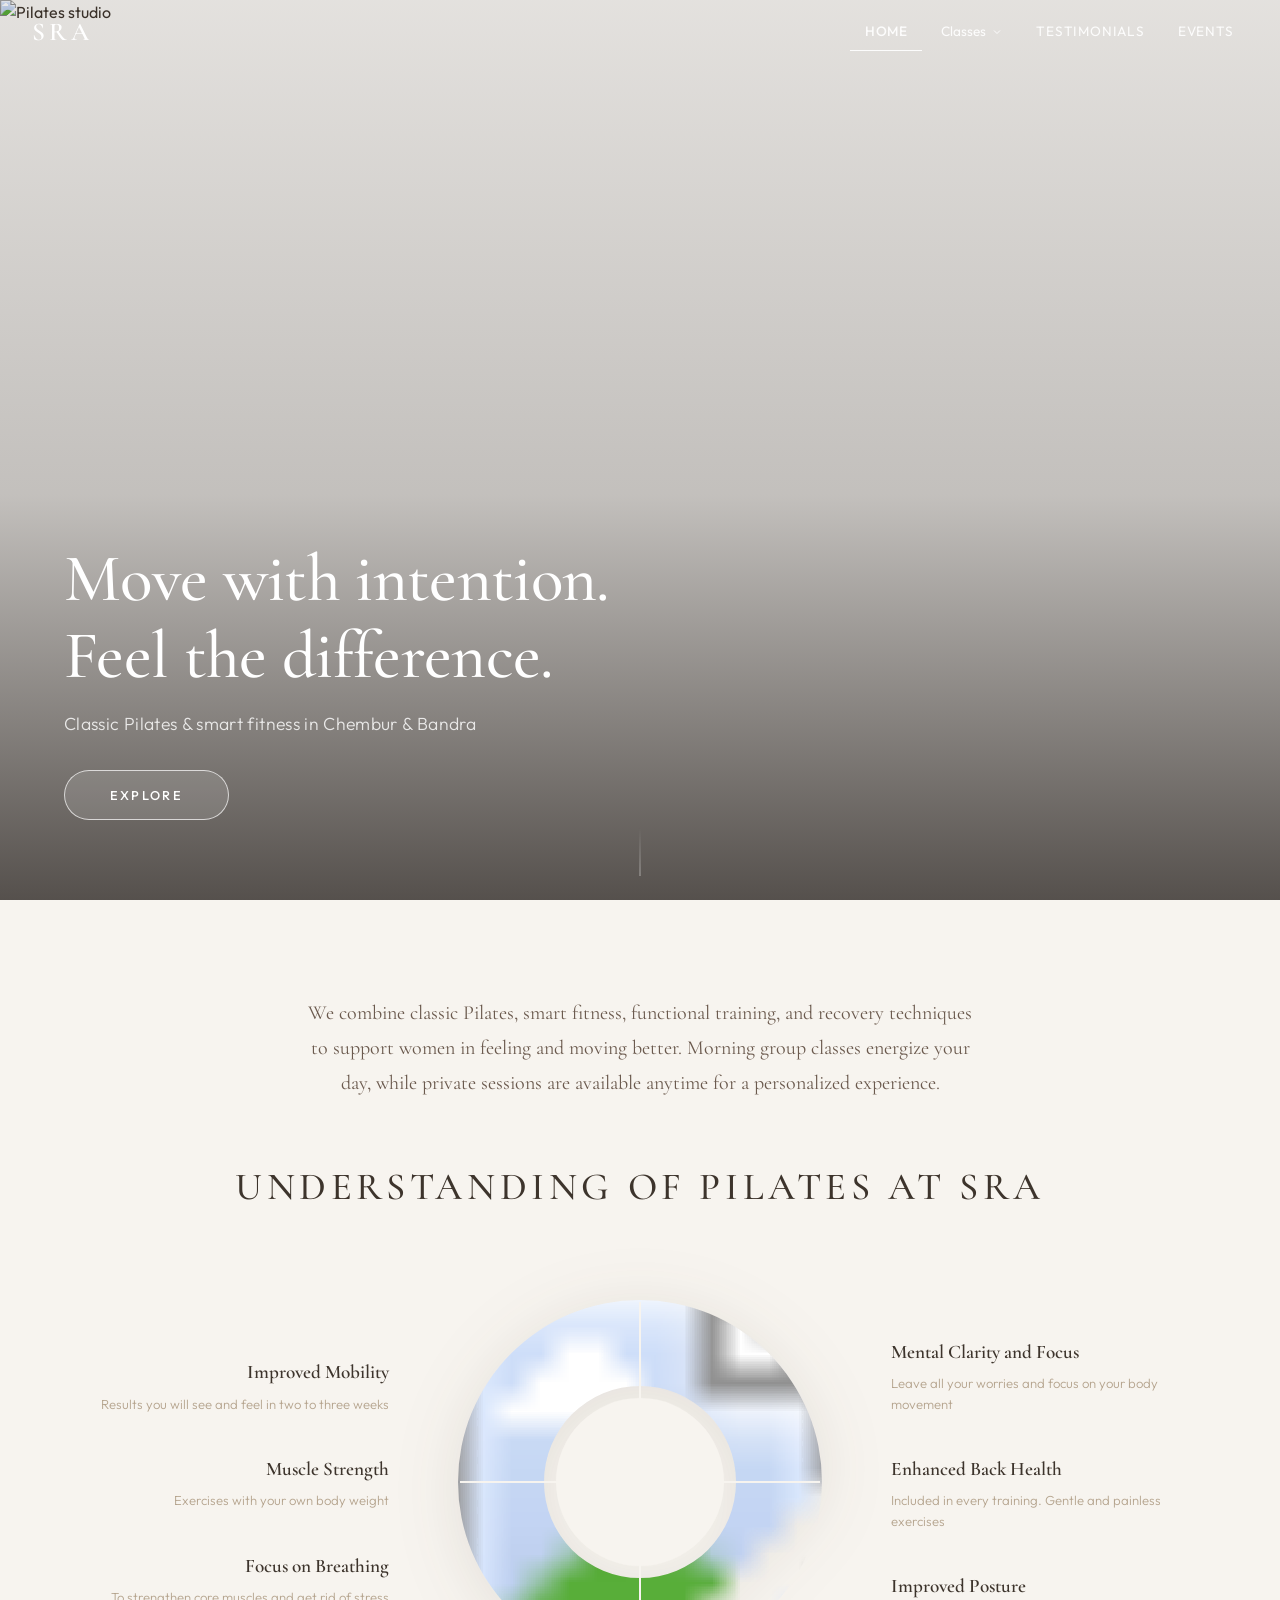
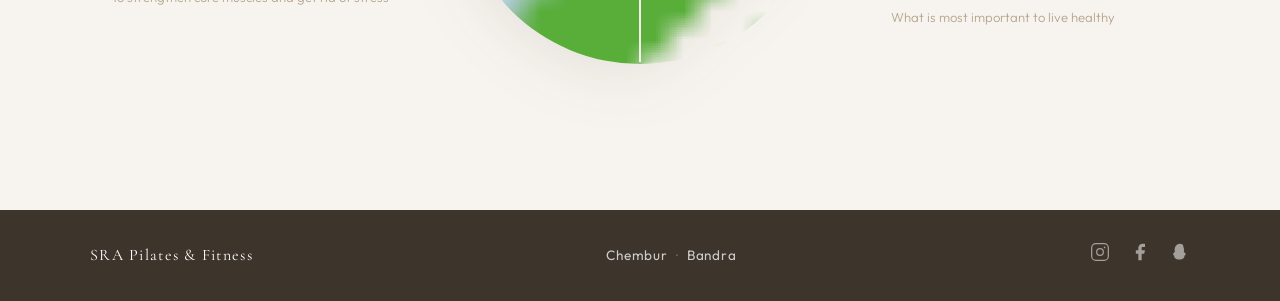
==== index.html @ 9f851b29 "Initial commit" ====
<!DOCTYPE html>
<html lang="en">
<head>
  <meta charset="UTF-8" />
  <meta name="viewport" content="width=device-width, initial-scale=1.0" />
  <title>SRA Pilates & Fitness</title>
  <link rel="preconnect" href="https://fonts.googleapis.com" />
  <link rel="preconnect" href="https://fonts.gstatic.com" crossorigin />
  <link href="https://fonts.googleapis.com/css2?family=Cormorant+Garamond:ital,wght@0,400;0,500;0,600;0,700;1,400&family=Outfit:wght@300;400;500&display=swap" rel="stylesheet" />
  <link rel="stylesheet" href="styles.css" />
</head>
<body data-page="home">
  <header class="site-header" id="site-header"></header>

  <section class="hero">
    <div class="hero-bg">
      <img
        src="https://images.unsplash.com/photo-1518611012118-696072aa579a?w=1920&q=80"
        alt="Pilates studio"
        class="hero-image"
      />
      <div class="hero-overlay"></div>
    </div>
    <div class="hero-content">
      <h1 class="hero-title">Move with intention.<br />Feel the difference.</h1>
      <p class="hero-subtitle">
        Classic Pilates &amp; smart fitness in Chembur &amp; Bandra
      </p>
      <a href="#pilates" class="btn-explore">Explore</a>
    </div>
    <div class="scroll-hint" aria-hidden="true">
      <span></span>
    </div>
  </section>

  <section class="pilates-section" id="pilates">
    <div class="section-intro">
      <p>
        We combine classic Pilates, smart fitness, functional training, and recovery
        techniques to support women in feeling and moving better. Morning group classes
        energize your day, while private sessions are available anytime for a
        personalized experience.
      </p>
    </div>

    <h2 class="section-heading">Understanding of Pilates at SRA</h2>

    <div class="sphere-layout">
      <div class="features features-left">
        <article class="feature-item" data-quadrant="top-left">
          <h3>Improved Mobility</h3>
          <p>Results you will see and feel in two to three weeks</p>
        </article>
        <article class="feature-item" data-quadrant="bottom-left">
          <h3>Muscle Strength</h3>
          <p>Exercises with your own body weight</p>
        </article>
        <article class="feature-item" data-quadrant="top-left">
          <h3>Focus on Breathing</h3>
          <p>To strengthen core muscles and get rid of stress</p>
        </article>
      </div>

      <div class="sphere-container">
        <div class="sphere-ring" role="img" aria-label="Four pillars of Pilates at SRA">
          <div class="sphere-center"></div>
          <div class="sphere-divider sphere-divider-v"></div>
          <div class="sphere-divider sphere-divider-h"></div>
        </div>
      </div>

      <div class="features features-right">
        <article class="feature-item" data-quadrant="top-right">
          <h3>Mental Clarity and Focus</h3>
          <p>Leave all your worries and focus on your body movement</p>
        </article>
        <article class="feature-item" data-quadrant="bottom-right">
          <h3>Enhanced Back Health</h3>
          <p>Included in every training. Gentle and painless exercises</p>
        </article>
        <article class="feature-item" data-quadrant="bottom-right">
          <h3>Improved Posture</h3>
          <p>What is most important to live healthy</p>
        </article>
      </div>
    </div>
  </section>

  <footer class="site-footer" id="site-footer"></footer>

  <script src="js/nav.js"></script>
  <script src="js/home.js"></script>
</body>
</html>
---- styles.css ----
/* ─── Variables ─── */
:root {
  --cream: #f7f4ef;
  --warm-white: #faf8f5;
  --taupe: #b5a48e;
  --brown: #6b5a4e;
  --dark-brown: #3d342c;
  --sand: #e8e0d4;
  --header-height: 64px;
  --font-serif: "Cormorant Garamond", Georgia, serif;
  --font-sans: "Outfit", system-ui, sans-serif;
  --ease-out: cubic-bezier(0.22, 1, 0.36, 1);
  --ease-smooth: cubic-bezier(0.4, 0, 0.2, 1);
  --transition-slow: 0.75s var(--ease-smooth);
  --transition-nav: 0.6s var(--ease-smooth);
}

/* ─── Reset & Base ─── */
*,
*::before,
*::after {
  box-sizing: border-box;
  margin: 0;
  padding: 0;
}

html {
  scroll-behavior: smooth;
}

body {
  font-family: var(--font-sans);
  background: var(--warm-white);
  color: var(--dark-brown);
  line-height: 1.6;
  overflow-x: hidden;
}

img {
  display: block;
  max-width: 100%;
}

a {
  color: inherit;
  text-decoration: none;
}

/* ─── Header ─── */
.site-header {
  position: fixed;
  top: 0;
  left: 0;
  right: 0;
  z-index: 100;
  height: var(--header-height);
  transition: background 0.4s var(--ease-out), backdrop-filter 0.4s;
}

.site-header.scrolled {
  background: rgba(247, 244, 239, 0.92);
  backdrop-filter: blur(12px);
  border-bottom: 1px solid rgba(107, 90, 78, 0.08);
}

.nav-inner {
  max-width: 1280px;
  margin: 0 auto;
  padding: 0 2rem;
  height: 100%;
  display: flex;
  align-items: center;
  justify-content: space-between;
}

.logo {
  font-family: var(--font-serif);
  font-size: 1.6rem;
  font-weight: 600;
  letter-spacing: 0.15em;
  color: #fff;
  transition: color 0.4s;
}

.site-header.scrolled .logo {
  color: var(--dark-brown);
}

.nav-links {
  display: flex;
  align-items: center;
  gap: 0.25rem;
  list-style: none;
  font-size: 0.85rem;
  font-weight: 400;
  letter-spacing: 0.06em;
  text-transform: uppercase;
  color: rgba(255, 255, 255, 0.9);
  transition: color 0.4s;
}

.site-header.scrolled .nav-links {
  color: var(--brown);
}

.nav-links > li {
  position: relative;
}

.nav-link {
  display: inline-flex;
  align-items: center;
  gap: 0.35rem;
  padding: 0.5rem 0.9rem;
  background: none;
  border: none;
  font: inherit;
  color: inherit;
  cursor: pointer;
  transition: opacity 0.3s;
}

.nav-link:hover {
  opacity: 0.75;
}

.nav-link.active {
  opacity: 1;
  font-weight: 500;
  box-shadow: inset 0 -1px 0 currentColor;
}

.nav-dropdown-toggle.active {
  opacity: 1;
  font-weight: 500;
  box-shadow: inset 0 -1px 0 currentColor;
}

.nav-dropdown-toggle .chevron {
  transition: transform var(--transition-nav);
}

.nav-dropdown.open .nav-dropdown-toggle .chevron,
.nav-dropdown:hover .nav-dropdown-toggle .chevron {
  transform: rotate(180deg);
}

.nav-dropdown-menu {
  position: absolute;
  top: calc(100% + 0.35rem);
  left: 50%;
  transform: translateX(-50%) translateY(10px);
  min-width: 168px;
  padding: 0.4rem 0;
  list-style: none;
  background: rgba(247, 244, 239, 0.98);
  backdrop-filter: blur(12px);
  border: 1px solid rgba(107, 90, 78, 0.1);
  border-radius: 8px;
  box-shadow: 0 12px 40px rgba(61, 52, 44, 0.12);
  opacity: 0;
  visibility: hidden;
  pointer-events: none;
  transition:
    opacity var(--transition-nav),
    transform var(--transition-nav),
    visibility var(--transition-nav);
  z-index: 200;
}

.nav-dropdown.open .nav-dropdown-menu,
.nav-dropdown:hover .nav-dropdown-menu {
  opacity: 1;
  visibility: visible;
  pointer-events: auto;
  transform: translateX(-50%) translateY(0);
}

.nav-dropdown-menu a {
  display: block;
  padding: 0.7rem 1.35rem;
  color: var(--dark-brown);
  font-size: 0.8rem;
  letter-spacing: 0.08em;
  text-transform: uppercase;
  transition: background 0.4s var(--ease-smooth);
}

.nav-dropdown-menu a:hover,
.nav-dropdown-menu a.active {
  background: rgba(181, 164, 142, 0.15);
}

.nav-dropdown-menu a.active {
  font-weight: 500;
  color: var(--dark-brown);
}

/* ─── Inner pages ─── */
body.inner-page .site-header {
  background: rgba(247, 244, 239, 0.92);
  backdrop-filter: blur(12px);
  border-bottom: 1px solid rgba(107, 90, 78, 0.08);
}

body.inner-page .logo,
body.inner-page .nav-links {
  color: var(--brown);
}

.page-main {
  padding-top: var(--header-height);
  min-height: calc(100vh - var(--header-height));
}

.page-main .section-heading,
.page-main .classes-heading {
  opacity: 1;
  transform: none;
}

.page-main .page-section,
.page-main .classes-section {
  padding-top: 5rem;
}

/* ─── Hero ─── */
.hero {
  position: relative;
  height: 100vh;
  min-height: 600px;
  display: flex;
  align-items: flex-end;
  overflow: hidden;
}

.hero-bg {
  position: absolute;
  inset: 0;
  z-index: 0;
}

.hero-image {
  width: 100%;
  height: 100%;
  object-fit: cover;
  transform: scale(1.05);
  transition: transform 8s var(--ease-out);
}

.hero.loaded .hero-image {
  transform: scale(1);
}

.hero-overlay {
  position: absolute;
  inset: 0;
  background: linear-gradient(
    to top,
    rgba(30, 24, 20, 0.75) 0%,
    rgba(30, 24, 20, 0.25) 45%,
    rgba(30, 24, 20, 0.1) 100%
  );
}

.hero-content {
  position: relative;
  z-index: 2;
  padding: 0 4rem 5rem;
  max-width: 720px;
  opacity: 0;
  transform: translateY(30px);
  animation: fadeUp 1s var(--ease-out) 0.3s forwards;
}

@keyframes fadeUp {
  to {
    opacity: 1;
    transform: translateY(0);
  }
}

.hero-title {
  font-family: var(--font-serif);
  font-size: clamp(2.5rem, 5.5vw, 4.2rem);
  font-weight: 500;
  line-height: 1.15;
  color: #fff;
  margin-bottom: 1rem;
  letter-spacing: -0.01em;
}

.hero-subtitle {
  font-size: clamp(0.95rem, 1.5vw, 1.1rem);
  font-weight: 300;
  color: rgba(255, 255, 255, 0.82);
  margin-bottom: 2rem;
  letter-spacing: 0.02em;
}

/* Tube / pill shaped Explore button */
.btn-explore {
  display: inline-flex;
  align-items: center;
  justify-content: center;
  padding: 0.85rem 2.8rem;
  border-radius: 100px;
  border: 1.5px solid rgba(255, 255, 255, 0.7);
  background: rgba(255, 255, 255, 0.12);
  backdrop-filter: blur(8px);
  color: #fff;
  font-family: var(--font-sans);
  font-size: 0.8rem;
  font-weight: 500;
  letter-spacing: 0.18em;
  text-transform: uppercase;
  cursor: pointer;
  transition: background 0.35s, border-color 0.35s, transform 0.35s;
}

.btn-explore:hover {
  background: rgba(255, 255, 255, 0.25);
  border-color: #fff;
  transform: translateY(-2px);
}

.scroll-hint {
  position: absolute;
  bottom: 1.5rem;
  left: 50%;
  transform: translateX(-50%);
  z-index: 2;
}

.scroll-hint span {
  display: block;
  width: 1px;
  height: 48px;
  background: linear-gradient(to bottom, transparent, rgba(255, 255, 255, 0.5));
  animation: scrollPulse 2s ease-in-out infinite;
}

@keyframes scrollPulse {
  0%, 100% { opacity: 0.3; transform: scaleY(0.6); }
  50% { opacity: 1; transform: scaleY(1); }
}

/* ─── Pilates Section ─── */
.pilates-section {
  background: var(--cream);
  padding: 6rem 2rem 8rem;
}

.section-intro {
  max-width: 680px;
  margin: 0 auto 3.5rem;
  text-align: center;
  opacity: 0;
  transform: translateY(24px);
  transition: opacity 0.8s var(--ease-out), transform 0.8s var(--ease-out);
}

.section-intro.visible {
  opacity: 1;
  transform: translateY(0);
}

.section-intro p {
  font-family: var(--font-serif);
  font-size: clamp(1.05rem, 2vw, 1.25rem);
  font-weight: 400;
  line-height: 1.75;
  color: var(--brown);
}

.section-heading {
  font-family: var(--font-serif);
  font-size: clamp(1.6rem, 3.5vw, 2.4rem);
  font-weight: 500;
  text-align: center;
  text-transform: uppercase;
  letter-spacing: 0.12em;
  color: var(--dark-brown);
  margin-bottom: 4rem;
  opacity: 0;
  transform: translateY(20px);
  transition: opacity 0.8s var(--ease-out) 0.15s, transform 0.8s var(--ease-out) 0.15s;
}

.section-heading.visible {
  opacity: 1;
  transform: translateY(0);
}

/* ─── Sphere Layout ─── */
.sphere-layout {
  display: grid;
  grid-template-columns: 1fr auto 1fr;
  align-items: center;
  gap: clamp(1.5rem, 4vw, 3.5rem);
  max-width: 1100px;
  margin: 0 auto;
}

.features {
  display: flex;
  flex-direction: column;
  gap: 2.5rem;
}

.features-left {
  text-align: right;
}

.features-right {
  text-align: left;
}

.feature-item {
  opacity: 0;
  transform: translateX(20px);
  transition: opacity 0.6s var(--ease-out), transform 0.6s var(--ease-out);
  cursor: default;
}

.features-left .feature-item {
  transform: translateX(-20px);
}

.feature-item.visible {
  opacity: 1;
  transform: translateX(0);
}

.feature-item h3 {
  font-family: var(--font-serif);
  font-size: clamp(1rem, 1.8vw, 1.2rem);
  font-weight: 600;
  color: var(--dark-brown);
  margin-bottom: 0.35rem;
}

.feature-item p {
  font-size: 0.82rem;
  font-weight: 300;
  color: var(--taupe);
  line-height: 1.55;
}

.feature-item.active h3 {
  color: var(--brown);
}

/* ─── Circular Ring ─── */
.sphere-container {
  opacity: 0;
  transform: scale(0.92);
  transition: opacity 1s var(--ease-out) 0.2s, transform 1s var(--ease-out) 0.2s;
}

.sphere-container.visible {
  opacity: 1;
  transform: scale(1);
}

.sphere-ring {
  position: relative;
  width: clamp(260px, 38vw, 400px);
  height: clamp(260px, 38vw, 400px);
}

.sphere-ring svg {
  width: 100%;
  height: 100%;
  display: block;
  filter: drop-shadow(0 8px 32px rgba(61, 52, 44, 0.1));
}

.sphere-ring .quadrant-group {
  cursor: pointer;
  transition: opacity 0.35s;
}

.sphere-ring .quadrant-group:hover {
  opacity: 0.88;
}

.sphere-ring .quadrant-group.dimmed {
  opacity: 0.45;
}

.sphere-ring image {
  transform-origin: 50% 50%;
  transition: transform 0.45s var(--ease-out);
}

.sphere-ring .quadrant-group:hover image {
  transform: translate(var(--open-x), var(--open-y)) scale(1.03);
}

.sphere-center {
  position: absolute;
  top: 50%;
  left: 50%;
  transform: translate(-50%, -50%);
  width: 42%;
  height: 42%;
  border-radius: 50%;
  background: var(--cream);
  pointer-events: none;
  z-index: 2;
}

.sphere-divider {
  position: absolute;
  background: var(--cream);
  z-index: 3;
  pointer-events: none;
}

.sphere-divider-v {
  top: 5%;
  bottom: 5%;
  left: 50%;
  width: 2px;
  transform: translateX(-50%);
}

.sphere-divider-h {
  left: 5%;
  right: 5%;
  top: 50%;
  height: 2px;
  transform: translateY(-50%);
}

/* ─── Classes Section ─── */
.classes-section {
  background: var(--warm-white);
  padding: 6rem 2rem;
}

.classes-heading {
  margin-bottom: 2.5rem;
  transition: opacity 0.5s var(--ease-smooth);
}

.classes-heading.updating {
  opacity: 0;
}

.classes-content {
  max-width: 820px;
  margin: 0 auto;
}

.class-panel {
  display: none;
}

.class-panel.active {
  display: block;
}

/* ─── Machine Accordion ─── */
.machine-accordion {
  display: flex;
  flex-direction: column;
  gap: 0.65rem;
}

.machine-item {
  border-radius: 4px;
  overflow: hidden;
}

.machine-header {
  width: 100%;
  display: flex;
  align-items: center;
  justify-content: space-between;
  padding: 1.1rem 1.5rem;
  border: none;
  cursor: pointer;
  font-family: var(--font-serif);
  font-size: clamp(0.95rem, 2vw, 1.15rem);
  font-weight: 500;
  letter-spacing: 0.14em;
  text-transform: uppercase;
  color: var(--dark-brown);
  text-align: left;
  transition: filter 0.3s, transform 0.3s;
}

.machine-header:hover {
  filter: brightness(1.03);
}

.machine-item.expanded .machine-header {
  filter: brightness(1.05);
}

.machine-chevron {
  flex-shrink: 0;
  transition: transform var(--transition-slow);
  opacity: 0.6;
}

.machine-item.expanded .machine-chevron {
  transform: rotate(180deg);
}

.machine-body {
  display: grid;
  grid-template-rows: 0fr;
  transition: grid-template-rows var(--transition-slow);
}

.machine-item.expanded .machine-body {
  grid-template-rows: 1fr;
}

.machine-body-inner {
  overflow: hidden;
  opacity: 0;
  transform: translateY(-6px);
  transition:
    opacity var(--transition-slow),
    transform var(--transition-slow);
}

.machine-item.expanded .machine-body-inner {
  opacity: 1;
  transform: translateY(0);
}

.machine-detail {
  display: grid;
  grid-template-columns: 1fr 1.1fr;
  gap: 0;
  background: var(--cream);
  min-height: 0;
}

.machine-image {
  aspect-ratio: 4 / 5;
  overflow: hidden;
  background: var(--sand);
}

.machine-image img {
  width: 100%;
  height: 100%;
  object-fit: cover;
  transition: transform 0.9s var(--ease-smooth);
}

.machine-item.expanded .machine-image img {
  transform: scale(1.03);
}

.machine-text {
  padding: 2rem 2rem 2rem 1.75rem;
  display: flex;
  align-items: center;
}

.machine-text p {
  font-family: var(--font-serif);
  font-size: clamp(0.95rem, 1.6vw, 1.1rem);
  line-height: 1.75;
  color: var(--brown);
}

/* Alternating bar colours */
.machine-item:nth-child(4n + 1) .machine-header { background: #e8dfd2; }
.machine-item:nth-child(4n + 2) .machine-header { background: #ddd4c6; }
.machine-item:nth-child(4n + 3) .machine-header { background: #d4c9ba; }
.machine-item:nth-child(4n + 4) .machine-header { background: #cbc0b0; }

/* ─── Generic Page Sections ─── */
.page-section {
  background: var(--cream);
  padding: 6rem 2rem;
  text-align: center;
}

.page-section-alt {
  background: var(--warm-white);
}

.section-placeholder {
  max-width: 480px;
  margin: 0 auto;
  font-size: 0.95rem;
  color: var(--taupe);
  letter-spacing: 0.02em;
}

.page-section .section-heading,
.classes-section .section-heading,
.testimonials-section .section-heading {
  opacity: 1;
  transform: none;
}

/* ─── Testimonials ─── */
body.testimonials-page {
  overscroll-behavior-y: none;
}

body.testimonials-page .site-footer {
  display: none;
}

body.testimonials-page .page-main {
  padding-top: 0;
  min-height: auto;
}

.testimonials-main {
  overflow: visible;
}

.testimonials-section {
  position: relative;
  background: var(--cream);
}

.testimonials-sticky {
  height: 100vh;
  display: flex;
  flex-direction: column;
  padding: calc(var(--header-height) + 1.5rem) 0 2rem;
  overflow: hidden;
}

.testimonials-section .section-heading {
  text-align: center;
  margin-bottom: 1.5rem;
  padding: 0 2rem;
  flex-shrink: 0;
  opacity: 1;
  transform: none;
}

.testimonials-panel {
  flex: 1;
  min-height: 0;
  overflow: hidden;
  width: 100%;
}

.testimonial-track {
  display: flex;
  flex-wrap: nowrap;
  gap: 1.25rem;
  height: 100%;
  width: max-content;
  padding: 0 2rem;
  will-change: transform;
}

.testimonial-card {
  flex: 0 0 auto;
  width: calc((100vw - 4rem - 2.5rem) / 3);
  height: 100%;
  display: flex;
  flex-direction: column;
  background: var(--warm-white);
  border: 1px solid rgba(107, 90, 78, 0.1);
  cursor: pointer;
  transition: box-shadow var(--transition-nav);
}

.testimonial-card:hover {
  box-shadow: 0 12px 32px rgba(61, 52, 44, 0.12);
}

.testimonial-card-body {
  flex: 1;
  padding: 2rem 1.75rem 1.75rem;
  overflow: hidden;
  display: flex;
  align-items: flex-start;
}

.testimonial-card-text {
  font-family: var(--font-serif);
  font-size: clamp(1.05rem, 1.8vw, 1.2rem);
  line-height: 1.75;
  color: var(--brown);
}

.testimonial-card-name {
  flex-shrink: 0;
  padding: 1.15rem 1.75rem;
  background: #ddd4c6;
  font-family: var(--font-serif);
  font-size: 1rem;
  font-weight: 600;
  letter-spacing: 0.06em;
  color: var(--dark-brown);
  border-top: 1px solid rgba(107, 90, 78, 0.12);
}

.testimonial-card:nth-child(4n + 2) .testimonial-card-name {
  background: #e8dfd2;
}

.testimonial-card:nth-child(4n + 3) .testimonial-card-name {
  background: #d4c9ba;
}

.testimonial-card:nth-child(4n + 4) .testimonial-card-name {
  background: #cbc0b0;
}

/* Expanded overlay */
.testimonial-expanded {
  position: fixed;
  inset: 0;
  z-index: 500;
  display: flex;
  align-items: center;
  justify-content: center;
  padding: 2rem;
  background: rgba(30, 24, 20, 0.55);
  backdrop-filter: blur(6px);
  opacity: 0;
  visibility: hidden;
  pointer-events: none;
  transition:
    opacity var(--transition-slow),
    visibility var(--transition-slow);
}

.testimonial-expanded.open {
  opacity: 1;
  visibility: visible;
  pointer-events: auto;
}

.testimonial-expanded-panel {
  position: relative;
  display: grid;
  grid-template-columns: 1fr 1.15fr;
  width: min(920px, 100%);
  max-height: calc(100vh - 4rem);
  background: var(--warm-white);
  box-shadow: 0 24px 80px rgba(30, 24, 20, 0.25);
  transform: scale(0.94);
  opacity: 0;
  transition:
    transform var(--transition-slow),
    opacity var(--transition-slow);
  overflow: hidden;
}

.testimonial-expanded.open .testimonial-expanded-panel {
  transform: scale(1);
  opacity: 1;
}

.testimonial-expanded-image {
  background: var(--sand);
  min-height: 360px;
}

.testimonial-expanded-content {
  padding: 3rem 2.5rem;
  overflow-y: auto;
  display: flex;
  flex-direction: column;
  justify-content: center;
}

.testimonial-expanded-name {
  font-family: var(--font-serif);
  font-size: clamp(1.4rem, 2.5vw, 1.85rem);
  font-weight: 600;
  color: var(--dark-brown);
  margin-bottom: 1.25rem;
  letter-spacing: 0.04em;
}

.testimonial-expanded-text {
  font-family: var(--font-serif);
  font-size: clamp(1rem, 1.6vw, 1.12rem);
  line-height: 1.8;
  color: var(--brown);
}

.testimonial-nav {
  position: absolute;
  top: 50%;
  transform: translateY(-50%);
  z-index: 10;
  display: flex;
  align-items: center;
  justify-content: center;
  width: 44px;
  height: 44px;
  border: none;
  border-radius: 50%;
  background: rgba(247, 244, 239, 0.95);
  color: var(--dark-brown);
  cursor: pointer;
  transition: background 0.3s, opacity 0.3s;
}

.testimonial-nav:hover {
  background: #fff;
}

.testimonial-nav[hidden] {
  display: none;
}

.testimonial-nav-prev {
  left: 1.25rem;
}

.testimonial-nav-next {
  right: 1.25rem;
}

/* ─── Footer ─── */
.site-footer {
  background: var(--dark-brown);
  color: rgba(255, 255, 255, 0.75);
  padding: 2rem;
}

.footer-inner {
  max-width: 1100px;
  margin: 0 auto;
  display: flex;
  align-items: center;
  justify-content: space-between;
  flex-wrap: wrap;
  gap: 1rem;
  font-size: 0.85rem;
}

.footer-logo {
  font-family: var(--font-serif);
  font-size: 1rem;
  letter-spacing: 0.08em;
  color: #fff;
}

.footer-locations {
  display: flex;
  align-items: center;
  gap: 0.5rem;
  letter-spacing: 0.06em;
}

.footer-locations .dot {
  opacity: 0.4;
}

.footer-social {
  display: flex;
  gap: 1.25rem;
}

.footer-social a {
  opacity: 0.7;
  transition: opacity 0.3s;
}

.footer-social a:hover {
  opacity: 1;
}

/* ─── Responsive ─── */
@media (max-width: 900px) {
  .sphere-layout {
    grid-template-columns: 1fr;
    justify-items: center;
  }

  .features {
    display: grid;
    grid-template-columns: 1fr 1fr;
    gap: 1.5rem;
    width: 100%;
    max-width: 500px;
  }

  .features-left,
  .features-right {
    text-align: left;
  }

  .features-left .feature-item {
    transform: translateY(16px);
  }

  .feature-item {
    transform: translateY(16px);
  }

  .feature-item.visible {
    transform: translateY(0);
  }

  .sphere-container {
    order: -1;
    margin-bottom: 1rem;
  }
}

@media (max-width: 600px) {
  .hero-content {
    padding: 0 1.75rem 4rem;
  }

  .nav-links {
    gap: 0;
  }

  .nav-link {
    padding: 0.5rem 0.55rem;
    font-size: 0.72rem;
  }

  .nav-dropdown-menu {
    left: auto;
    right: 0;
    transform: translateY(10px);
  }

  .nav-dropdown.open .nav-dropdown-menu,
  .nav-dropdown:hover .nav-dropdown-menu {
    transform: translateY(0);
  }

  .machine-detail {
    grid-template-columns: 1fr;
  }

  .machine-image {
    aspect-ratio: 16 / 10;
  }

  .machine-text {
    padding: 1.5rem;
  }

  .testimonial-card {
    width: calc((100vw - 3rem - 1.25rem) / 2);
  }

  .testimonials-sticky {
    padding-top: calc(var(--header-height) + 1rem);
  }
}

@media (max-width: 768px) {
  .testimonials-panel {
    overflow-x: auto;
    scrollbar-width: none;
    -webkit-overflow-scrolling: touch;
  }

  .testimonials-panel::-webkit-scrollbar {
    display: none;
  }

  .testimonial-card {
    width: calc(100vw - 4rem);
  }
}

@media (max-width: 600px) {
  .testimonial-expanded-panel {
    grid-template-columns: 1fr;
    max-height: calc(100vh - 2rem);
  }

  .testimonial-expanded-image {
    min-height: 240px;
    max-height: 280px;
  }

  .testimonial-expanded-content {
    padding: 2rem 1.5rem;
  }

  .testimonial-nav-prev {
    left: 0.75rem;
  }

  .testimonial-nav-next {
    right: 0.75rem;
  }

  .pilates-section,
  .classes-section,
  .page-section {
    padding: 4rem 1.25rem;
  }
}
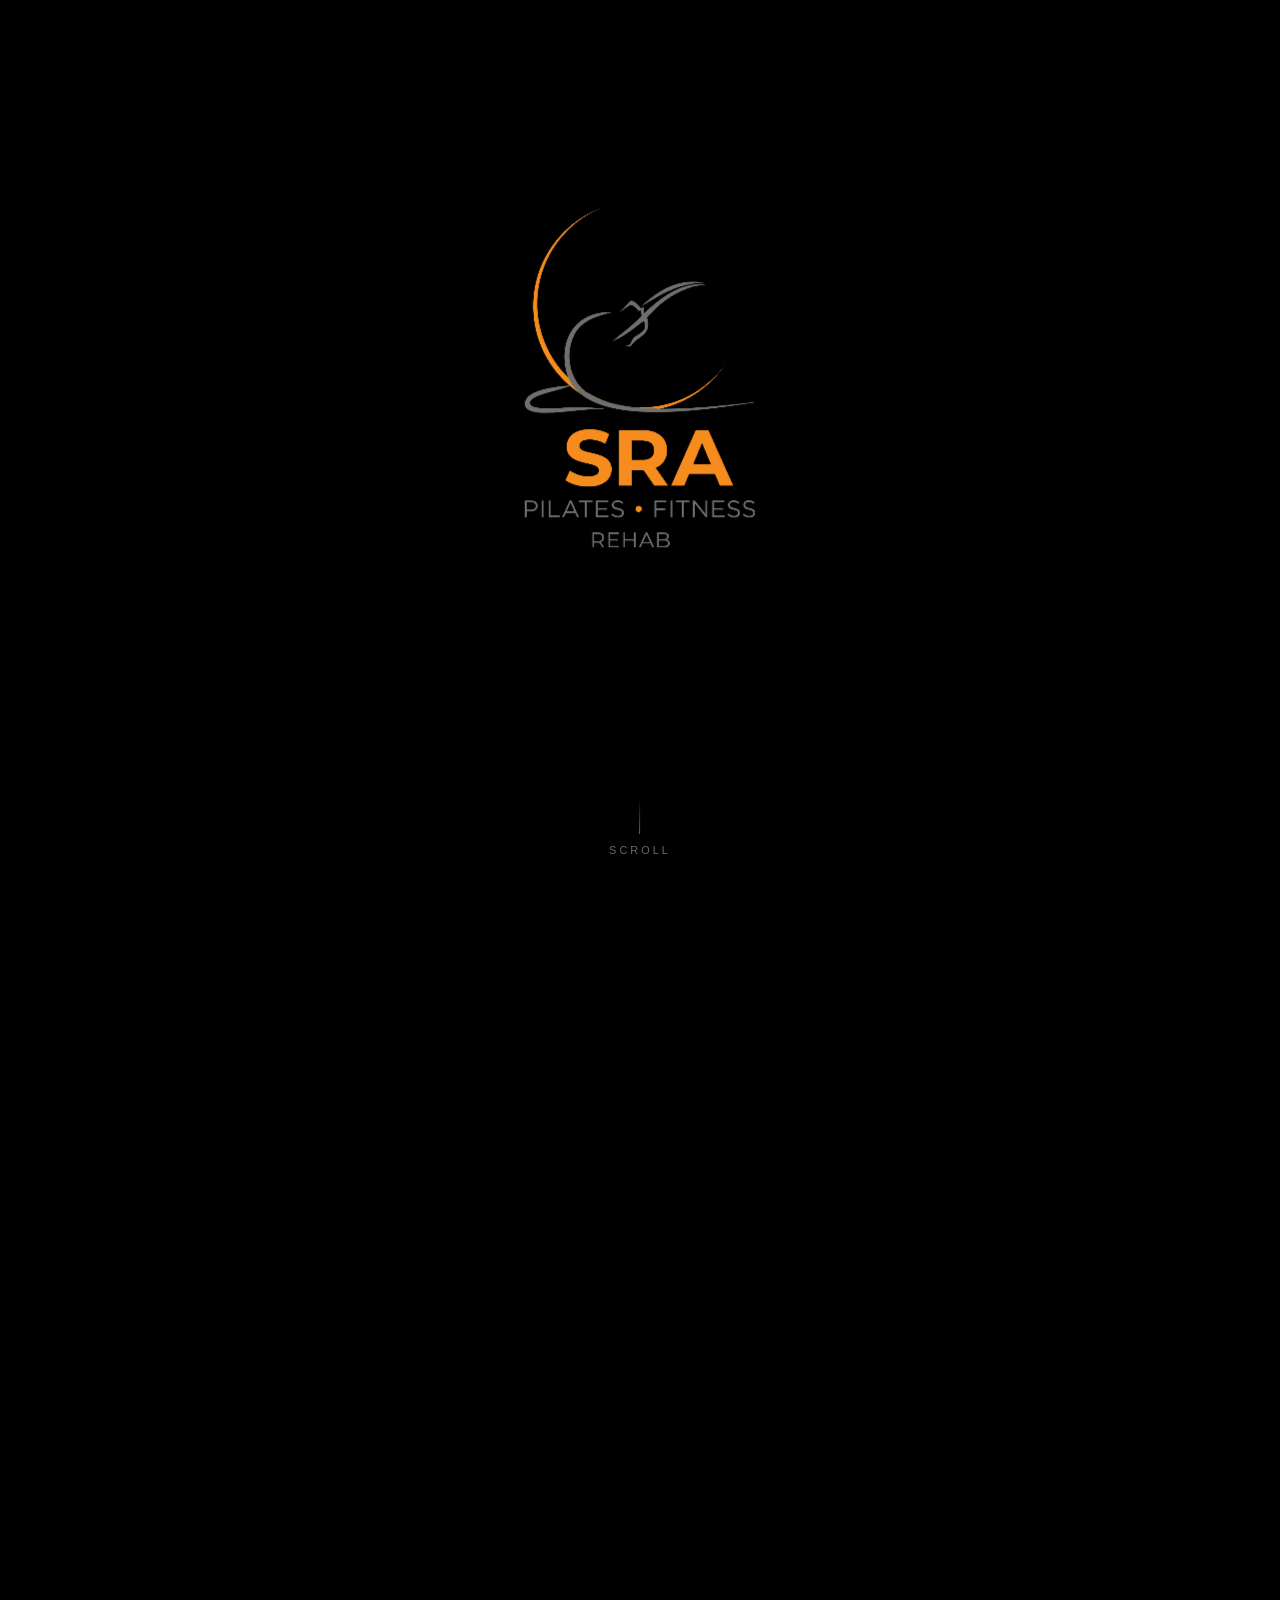
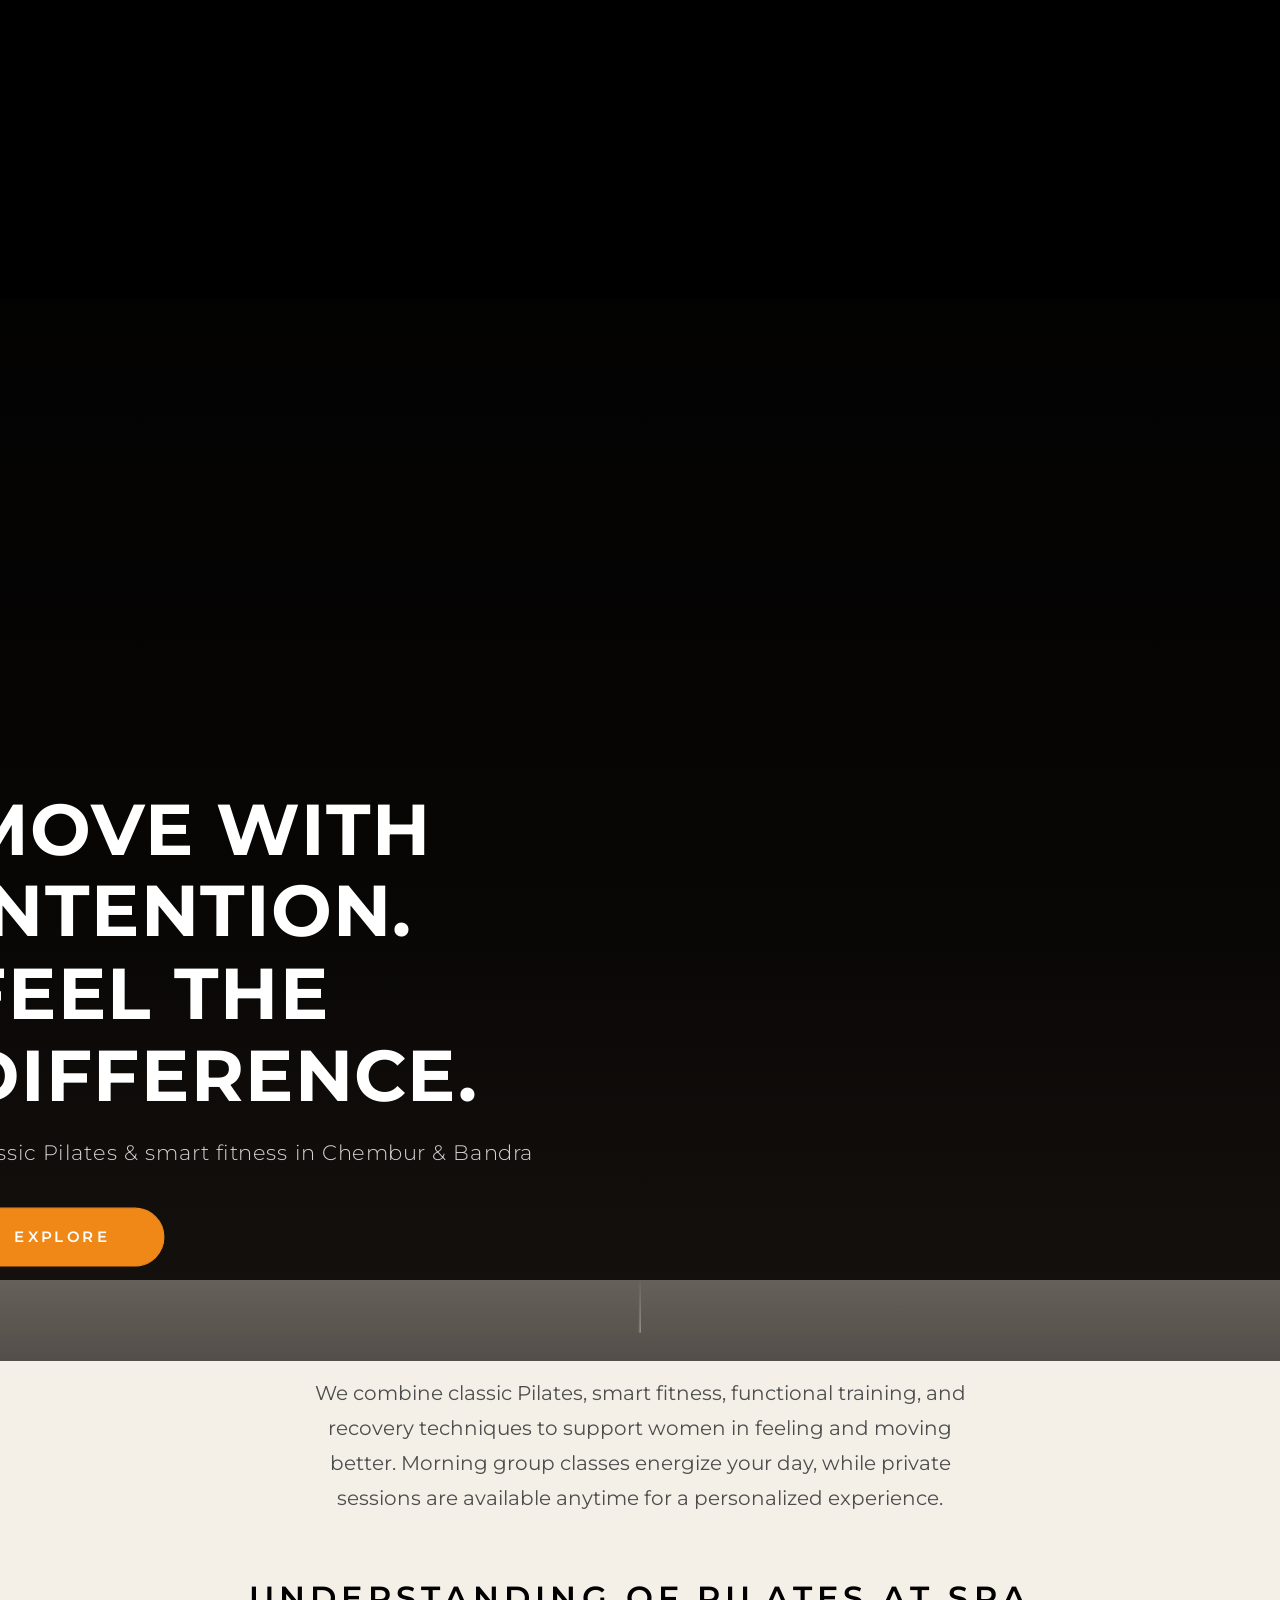
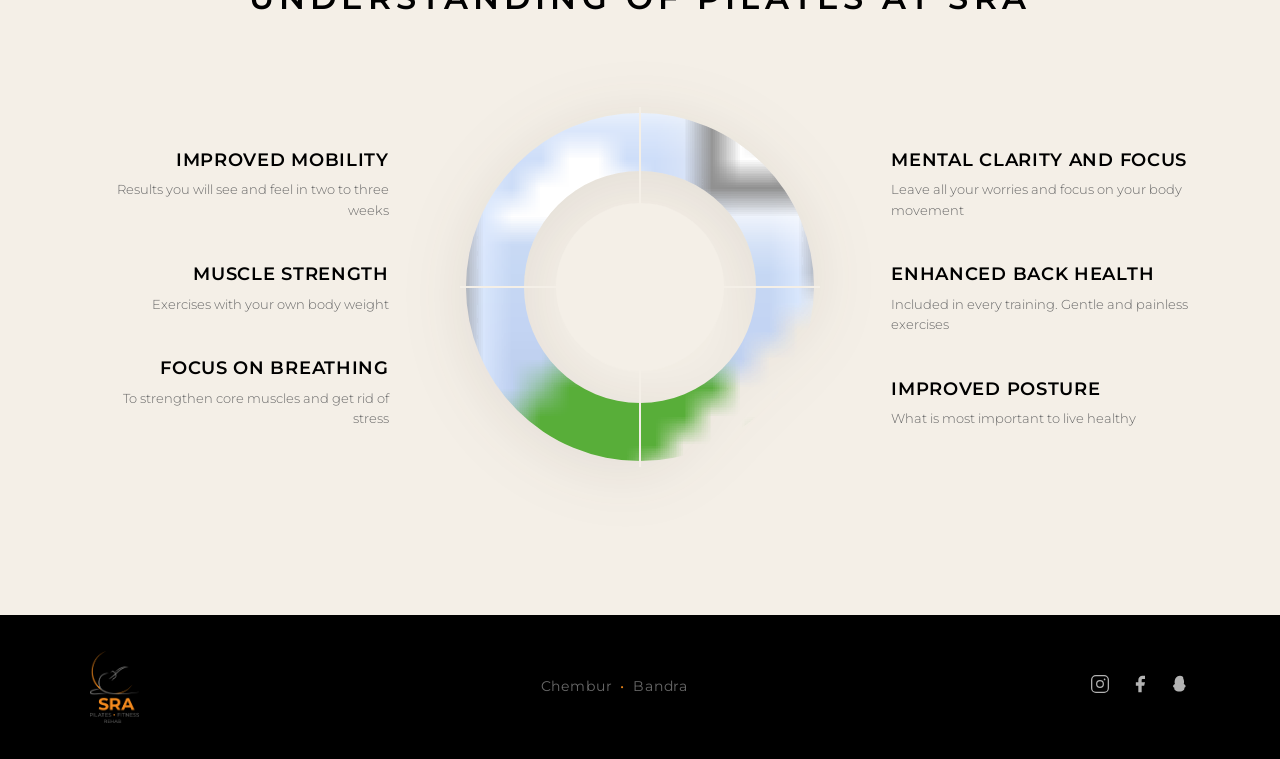
==== commit c17123b7: "add brandkit" ====
--- a/index.html
+++ b/index.html
@@ -6,13 +6,37 @@
   <title>SRA Pilates & Fitness</title>
   <link rel="preconnect" href="https://fonts.googleapis.com" />
   <link rel="preconnect" href="https://fonts.gstatic.com" crossorigin />
-  <link href="https://fonts.googleapis.com/css2?family=Cormorant+Garamond:ital,wght@0,400;0,500;0,600;0,700;1,400&family=Outfit:wght@300;400;500&display=swap" rel="stylesheet" />
+  <link href="https://fonts.googleapis.com/css2?family=Montserrat:wght@300;400;500;600;700;800&display=swap" rel="stylesheet" />
+  <link rel="icon" type="image/png" href="assets/brand/favicon-64.png" />
+  <link rel="apple-touch-icon" href="assets/brand/logo-mark-128.png" />
   <link rel="stylesheet" href="styles.css" />
 </head>
-<body data-page="home">
+<body data-page="home" class="has-intro">
+  <div class="intro-track" id="intro">
+    <section class="intro-splash" aria-label="SRA welcome">
+      <div class="intro-splash-stage">
+        <div class="intro-splash-inner">
+          <img
+            src="assets/brand/logo-full-hd.png"
+            alt="SRA Pilates · Fitness Rehab"
+            class="intro-logo"
+            width="1308"
+            height="1925"
+            decoding="async"
+            draggable="false"
+          />
+        </div>
+      </div>
+      <button type="button" class="intro-scroll-cue" aria-label="Scroll to home">
+        <span class="intro-scroll-cue-line" aria-hidden="true"></span>
+        <span class="intro-scroll-cue-label">Scroll</span>
+      </button>
+    </section>
+  </div>
+
   <header class="site-header" id="site-header"></header>
 
-  <section class="hero">
+  <section class="hero" id="home">
     <div class="hero-bg">
       <img
         src="https://images.unsplash.com/photo-1518611012118-696072aa579a?w=1920&q=80"
--- a/styles.css
+++ b/styles.css
@@ -1,14 +1,24 @@
 /* ─── Variables ─── */
 :root {
-  --cream: #f7f4ef;
-  --warm-white: #faf8f5;
-  --taupe: #b5a48e;
-  --brown: #6b5a4e;
-  --dark-brown: #3d342c;
-  --sand: #e8e0d4;
-  --header-height: 64px;
-  --font-serif: "Cormorant Garamond", Georgia, serif;
-  --font-sans: "Outfit", system-ui, sans-serif;
+  /* SRA Brand Kit */
+  --brand-orange: #f08818;
+  --brand-grey: #686868;
+  --brand-black: #000000;
+  --brand-cream: #ece4d8;
+  --brand-white: #ffffff;
+
+  --cream: #f4efe7;
+  --warm-white: #faf7f2;
+  --taupe: var(--brand-grey);
+  --brown: #4d4d4d;
+  --dark-brown: var(--brand-black);
+  --sand: #e5ddd2;
+  --sra-orange: var(--brand-orange);
+  --sra-grey: var(--brand-grey);
+  --sra-black: var(--brand-black);
+  --header-height: 72px;
+  --font-serif: "Montserrat", system-ui, sans-serif;
+  --font-sans: "Montserrat", system-ui, sans-serif;
   --ease-out: cubic-bezier(0.22, 1, 0.36, 1);
   --ease-smooth: cubic-bezier(0.4, 0, 0.2, 1);
   --transition-slow: 0.75s var(--ease-smooth);
@@ -44,6 +54,168 @@
 a {
   color: inherit;
   text-decoration: none;
+}
+
+/* ─── Intro Splash ─── */
+.intro-track {
+  position: relative;
+  height: 320vh;
+  background: #000000;
+}
+
+.intro-splash {
+  position: sticky;
+  top: 0;
+  z-index: 120;
+  height: 100svh;
+  min-height: 100vh;
+  display: flex;
+  align-items: center;
+  justify-content: center;
+  background-color: #000000;
+  color: var(--sra-orange);
+  overflow: hidden;
+  pointer-events: none;
+}
+
+.intro-splash-stage {
+  position: relative;
+  width: 100%;
+  height: 100%;
+  display: flex;
+  align-items: center;
+  justify-content: center;
+  transform-origin: 50% 40%;
+  will-change: transform, opacity, filter;
+}
+
+.intro-splash-inner {
+  display: flex;
+  align-items: center;
+  justify-content: center;
+  width: 100%;
+  height: 100%;
+  opacity: 0;
+  transform: translateY(12px);
+  transition:
+    opacity 1s var(--ease-out),
+    transform 1s var(--ease-out);
+}
+
+.intro-splash.is-ready .intro-splash-inner {
+  opacity: 1;
+  transform: translateY(0);
+}
+
+.intro-logo {
+  display: block;
+  /* Paint at full source width; visual size comes from scale ≤ 1 only */
+  width: min(100vw, 720px);
+  height: auto;
+  max-height: none;
+  object-fit: contain;
+  background: #000000;
+  transform-origin: 50% 40%;
+  transform: scale(0.32);
+  opacity: 1;
+  will-change: transform, opacity, filter;
+  backface-visibility: hidden;
+  -webkit-backface-visibility: hidden;
+  image-rendering: auto;
+}
+
+.intro-scroll-cue {
+  position: absolute;
+  bottom: 2.25rem;
+  left: 50%;
+  transform: translateX(-50%);
+  display: flex;
+  flex-direction: column;
+  align-items: center;
+  gap: 0.65rem;
+  background: none;
+  border: none;
+  padding: 0.5rem;
+  cursor: pointer;
+  color: var(--sra-grey);
+  opacity: 0;
+  pointer-events: auto;
+  transition: color 0.3s;
+  will-change: opacity;
+  z-index: 2;
+}
+
+.intro-splash.is-ready .intro-scroll-cue {
+  opacity: 1;
+}
+
+.intro-scroll-cue:hover {
+  color: var(--sra-orange);
+}
+
+.intro-scroll-cue-line {
+  display: block;
+  width: 1px;
+  height: 36px;
+  background: linear-gradient(to bottom, transparent, currentColor);
+  animation: intro-cue-pulse 1.8s var(--ease-smooth) infinite;
+}
+
+.intro-scroll-cue-label {
+  font-size: 0.68rem;
+  font-weight: 400;
+  letter-spacing: 0.28em;
+  text-transform: uppercase;
+  color: inherit;
+}
+
+@keyframes intro-cue-pulse {
+  0%,
+  100% {
+    transform: scaleY(0.7);
+    opacity: 0.35;
+  }
+  50% {
+    transform: scaleY(1);
+    opacity: 1;
+  }
+}
+
+body.has-intro:not(.intro-passed) {
+  background: #000000;
+}
+
+body.has-intro:not(.intro-passed) .site-header {
+  opacity: 0;
+  visibility: hidden;
+  pointer-events: none;
+  transition:
+    opacity 0.45s var(--ease-out),
+    visibility 0.45s;
+}
+
+body.has-intro.intro-passed .site-header {
+  opacity: 1;
+  visibility: visible;
+  pointer-events: auto;
+  transition:
+    opacity 0.45s var(--ease-out),
+    visibility 0.45s,
+    background 0.4s var(--ease-out),
+    backdrop-filter 0.4s;
+}
+
+body.has-intro.intro-passed .intro-splash {
+  pointer-events: none;
+  visibility: hidden;
+}
+
+body.has-intro #home {
+  position: relative;
+  z-index: 1;
+  margin-top: -100vh;
+  transform-origin: center center;
+  will-change: transform;
 }
 
 /* ─── Header ─── */
@@ -58,9 +230,9 @@
 }
 
 .site-header.scrolled {
-  background: rgba(247, 244, 239, 0.92);
+  background: rgba(244, 239, 231, 0.92);
   backdrop-filter: blur(12px);
-  border-bottom: 1px solid rgba(107, 90, 78, 0.08);
+  border-bottom: 1px solid rgba(0, 0, 0, 0.06);
 }
 
 .nav-inner {
@@ -74,16 +246,35 @@
 }
 
 .logo {
-  font-family: var(--font-serif);
-  font-size: 1.6rem;
-  font-weight: 600;
-  letter-spacing: 0.15em;
+  display: inline-flex;
+  align-items: center;
+  gap: 0.55rem;
+  font-family: var(--font-sans);
+  font-size: 1.05rem;
+  font-weight: 700;
+  letter-spacing: 0.18em;
   color: #fff;
   transition: color 0.4s;
 }
 
+.logo-mark {
+  width: 36px;
+  height: 36px;
+  border-radius: 50%;
+  object-fit: cover;
+  flex-shrink: 0;
+}
+
+.logo-word {
+  color: inherit;
+}
+
 .site-header.scrolled .logo {
-  color: var(--dark-brown);
+  color: var(--brand-black);
+}
+
+.site-header.scrolled .logo-word {
+  color: var(--brand-orange);
 }
 
 .nav-links {
@@ -122,18 +313,21 @@
 
 .nav-link:hover {
   opacity: 0.75;
+  color: var(--brand-orange);
 }
 
 .nav-link.active {
   opacity: 1;
-  font-weight: 500;
-  box-shadow: inset 0 -1px 0 currentColor;
+  font-weight: 600;
+  color: var(--brand-orange);
+  box-shadow: inset 0 -1.5px 0 var(--brand-orange);
 }
 
 .nav-dropdown-toggle.active {
   opacity: 1;
-  font-weight: 500;
-  box-shadow: inset 0 -1px 0 currentColor;
+  font-weight: 600;
+  color: var(--brand-orange);
+  box-shadow: inset 0 -1.5px 0 var(--brand-orange);
 }
 
 .nav-dropdown-toggle .chevron {
@@ -153,11 +347,11 @@
   min-width: 168px;
   padding: 0.4rem 0;
   list-style: none;
-  background: rgba(247, 244, 239, 0.98);
+  background: rgba(244, 239, 231, 0.98);
   backdrop-filter: blur(12px);
-  border: 1px solid rgba(107, 90, 78, 0.1);
+  border: 1px solid rgba(0, 0, 0, 0.08);
   border-radius: 8px;
-  box-shadow: 0 12px 40px rgba(61, 52, 44, 0.12);
+  box-shadow: 0 12px 40px rgba(0, 0, 0, 0.12);
   opacity: 0;
   visibility: hidden;
   pointer-events: none;
@@ -188,24 +382,28 @@
 
 .nav-dropdown-menu a:hover,
 .nav-dropdown-menu a.active {
-  background: rgba(181, 164, 142, 0.15);
+  background: rgba(240, 136, 24, 0.12);
 }
 
 .nav-dropdown-menu a.active {
-  font-weight: 500;
-  color: var(--dark-brown);
+  font-weight: 600;
+  color: var(--brand-orange);
 }
 
 /* ─── Inner pages ─── */
 body.inner-page .site-header {
-  background: rgba(247, 244, 239, 0.92);
+  background: rgba(244, 239, 231, 0.92);
   backdrop-filter: blur(12px);
-  border-bottom: 1px solid rgba(107, 90, 78, 0.08);
+  border-bottom: 1px solid rgba(0, 0, 0, 0.06);
 }
 
 body.inner-page .logo,
 body.inner-page .nav-links {
-  color: var(--brown);
+  color: var(--brand-black);
+}
+
+body.inner-page .logo-word {
+  color: var(--brand-orange);
 }
 
 .page-main {
@@ -281,13 +479,14 @@
 }
 
 .hero-title {
-  font-family: var(--font-serif);
-  font-size: clamp(2.5rem, 5.5vw, 4.2rem);
-  font-weight: 500;
+  font-family: var(--font-sans);
+  font-size: clamp(2.2rem, 5vw, 3.8rem);
+  font-weight: 700;
   line-height: 1.15;
   color: #fff;
   margin-bottom: 1rem;
-  letter-spacing: -0.01em;
+  letter-spacing: 0.02em;
+  text-transform: uppercase;
 }
 
 .hero-subtitle {
@@ -305,23 +504,23 @@
   justify-content: center;
   padding: 0.85rem 2.8rem;
   border-radius: 100px;
-  border: 1.5px solid rgba(255, 255, 255, 0.7);
-  background: rgba(255, 255, 255, 0.12);
-  backdrop-filter: blur(8px);
+  border: 1.5px solid var(--brand-orange);
+  background: var(--brand-orange);
   color: #fff;
   font-family: var(--font-sans);
   font-size: 0.8rem;
-  font-weight: 500;
+  font-weight: 600;
   letter-spacing: 0.18em;
   text-transform: uppercase;
   cursor: pointer;
-  transition: background 0.35s, border-color 0.35s, transform 0.35s;
+  transition: background 0.35s, border-color 0.35s, transform 0.35s, box-shadow 0.35s;
 }
 
 .btn-explore:hover {
-  background: rgba(255, 255, 255, 0.25);
-  border-color: #fff;
+  background: #d97410;
+  border-color: #d97410;
   transform: translateY(-2px);
+  box-shadow: 0 10px 28px rgba(240, 136, 24, 0.35);
 }
 
 .scroll-hint {
@@ -374,13 +573,13 @@
 }
 
 .section-heading {
-  font-family: var(--font-serif);
-  font-size: clamp(1.6rem, 3.5vw, 2.4rem);
-  font-weight: 500;
+  font-family: var(--font-sans);
+  font-size: clamp(1.35rem, 3vw, 2rem);
+  font-weight: 600;
   text-align: center;
   text-transform: uppercase;
-  letter-spacing: 0.12em;
-  color: var(--dark-brown);
+  letter-spacing: 0.16em;
+  color: var(--brand-black);
   margin-bottom: 4rem;
   opacity: 0;
   transform: translateY(20px);
@@ -433,10 +632,12 @@
 }
 
 .feature-item h3 {
-  font-family: var(--font-serif);
-  font-size: clamp(1rem, 1.8vw, 1.2rem);
+  font-family: var(--font-sans);
+  font-size: clamp(0.95rem, 1.8vw, 1.1rem);
   font-weight: 600;
-  color: var(--dark-brown);
+  letter-spacing: 0.04em;
+  text-transform: uppercase;
+  color: var(--brand-black);
   margin-bottom: 0.35rem;
 }
 
@@ -448,7 +649,7 @@
 }
 
 .feature-item.active h3 {
-  color: var(--brown);
+  color: var(--brand-orange);
 }
 
 /* ─── Circular Ring ─── */
@@ -456,6 +657,7 @@
   opacity: 0;
   transform: scale(0.92);
   transition: opacity 1s var(--ease-out) 0.2s, transform 1s var(--ease-out) 0.2s;
+  overflow: visible;
 }
 
 .sphere-container.visible {
@@ -467,35 +669,36 @@
   position: relative;
   width: clamp(260px, 38vw, 400px);
   height: clamp(260px, 38vw, 400px);
+  overflow: visible;
 }
 
 .sphere-ring svg {
   width: 100%;
   height: 100%;
   display: block;
+  overflow: visible;
   filter: drop-shadow(0 8px 32px rgba(61, 52, 44, 0.1));
 }
 
 .sphere-ring .quadrant-group {
-  cursor: pointer;
   transition: opacity 0.35s;
 }
 
-.sphere-ring .quadrant-group:hover {
-  opacity: 0.88;
+.sphere-ring .quadrant-group.is-hovered {
+  opacity: 1;
 }
 
 .sphere-ring .quadrant-group.dimmed {
   opacity: 0.45;
 }
 
-.sphere-ring image {
-  transform-origin: 50% 50%;
-  transition: transform 0.45s var(--ease-out);
-}
-
-.sphere-ring .quadrant-group:hover image {
-  transform: translate(var(--open-x), var(--open-y)) scale(1.03);
+.sphere-ring .quadrant-hit {
+  cursor: pointer;
+  pointer-events: all;
+}
+
+.sphere-ring .quadrant-visual {
+  pointer-events: none;
 }
 
 .sphere-center {
@@ -582,9 +785,9 @@
   padding: 1.1rem 1.5rem;
   border: none;
   cursor: pointer;
-  font-family: var(--font-serif);
-  font-size: clamp(0.95rem, 2vw, 1.15rem);
-  font-weight: 500;
+  font-family: var(--font-sans);
+  font-size: clamp(0.95rem, 2vw, 1.05rem);
+  font-weight: 600;
   letter-spacing: 0.14em;
   text-transform: uppercase;
   color: var(--dark-brown);
@@ -927,9 +1130,9 @@
 
 /* ─── Footer ─── */
 .site-footer {
-  background: var(--dark-brown);
-  color: rgba(255, 255, 255, 0.75);
-  padding: 2rem;
+  background: var(--brand-black);
+  color: rgba(255, 255, 255, 0.72);
+  padding: 2.25rem 2rem;
 }
 
 .footer-inner {
@@ -939,15 +1142,29 @@
   align-items: center;
   justify-content: space-between;
   flex-wrap: wrap;
-  gap: 1rem;
+  gap: 1.25rem;
   font-size: 0.85rem;
 }
 
+.footer-brand {
+  display: inline-flex;
+  align-items: center;
+  gap: 0.75rem;
+}
+
+.footer-logo-img {
+  width: auto;
+  height: 72px;
+  object-fit: contain;
+}
+
 .footer-logo {
-  font-family: var(--font-serif);
-  font-size: 1rem;
-  letter-spacing: 0.08em;
-  color: #fff;
+  font-family: var(--font-sans);
+  font-size: 0.85rem;
+  font-weight: 600;
+  letter-spacing: 0.14em;
+  text-transform: uppercase;
+  color: var(--brand-orange);
 }
 
 .footer-locations {
@@ -955,10 +1172,12 @@
   align-items: center;
   gap: 0.5rem;
   letter-spacing: 0.06em;
+  color: var(--brand-grey);
 }
 
 .footer-locations .dot {
-  opacity: 0.4;
+  color: var(--brand-orange);
+  opacity: 1;
 }
 
 .footer-social {
@@ -968,11 +1187,13 @@
 
 .footer-social a {
   opacity: 0.7;
-  transition: opacity 0.3s;
+  color: #fff;
+  transition: opacity 0.3s, color 0.3s;
 }
 
 .footer-social a:hover {
   opacity: 1;
+  color: var(--brand-orange);
 }
 
 /* ─── Responsive ─── */
@@ -1014,6 +1235,11 @@
 }
 
 @media (max-width: 600px) {
+  .intro-logo {
+    width: min(100vw, 695px);
+    transform: scale(0.28);
+  }
+
   .hero-content {
     padding: 0 1.75rem 4rem;
   }
